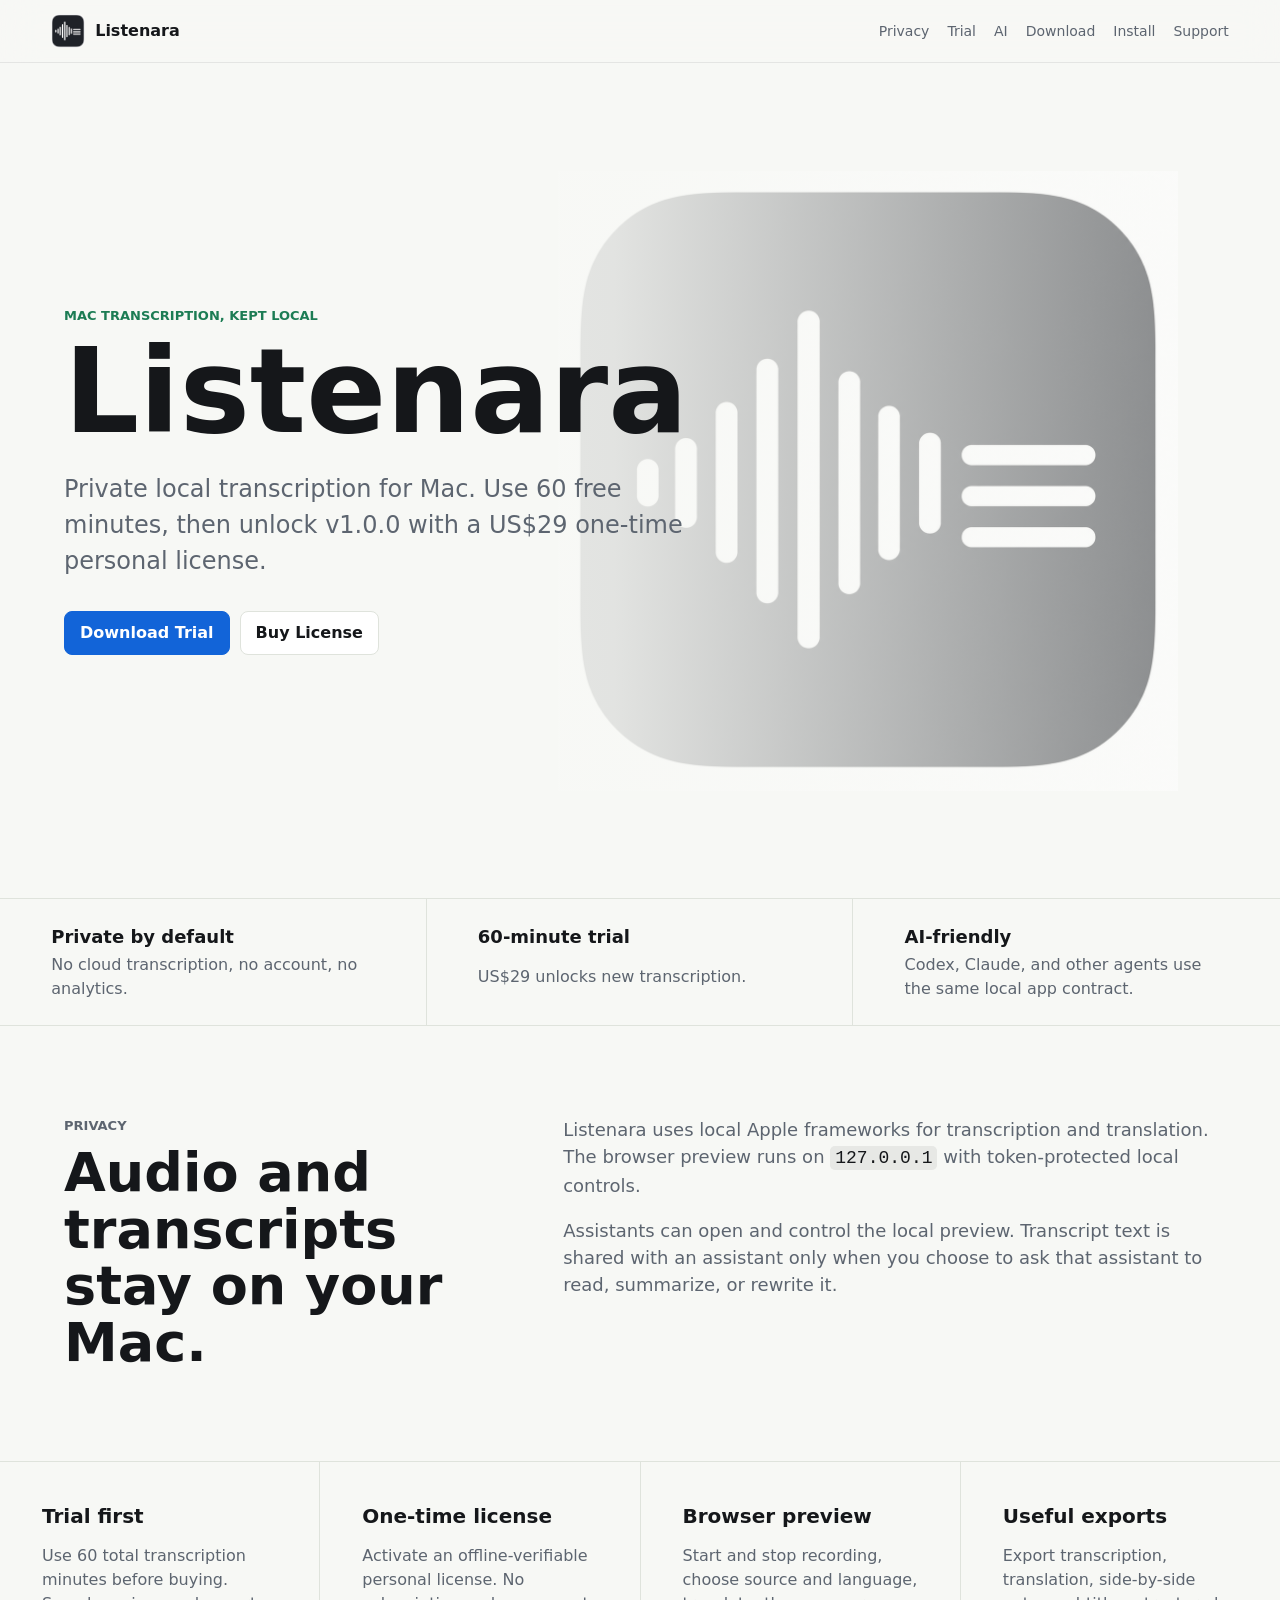
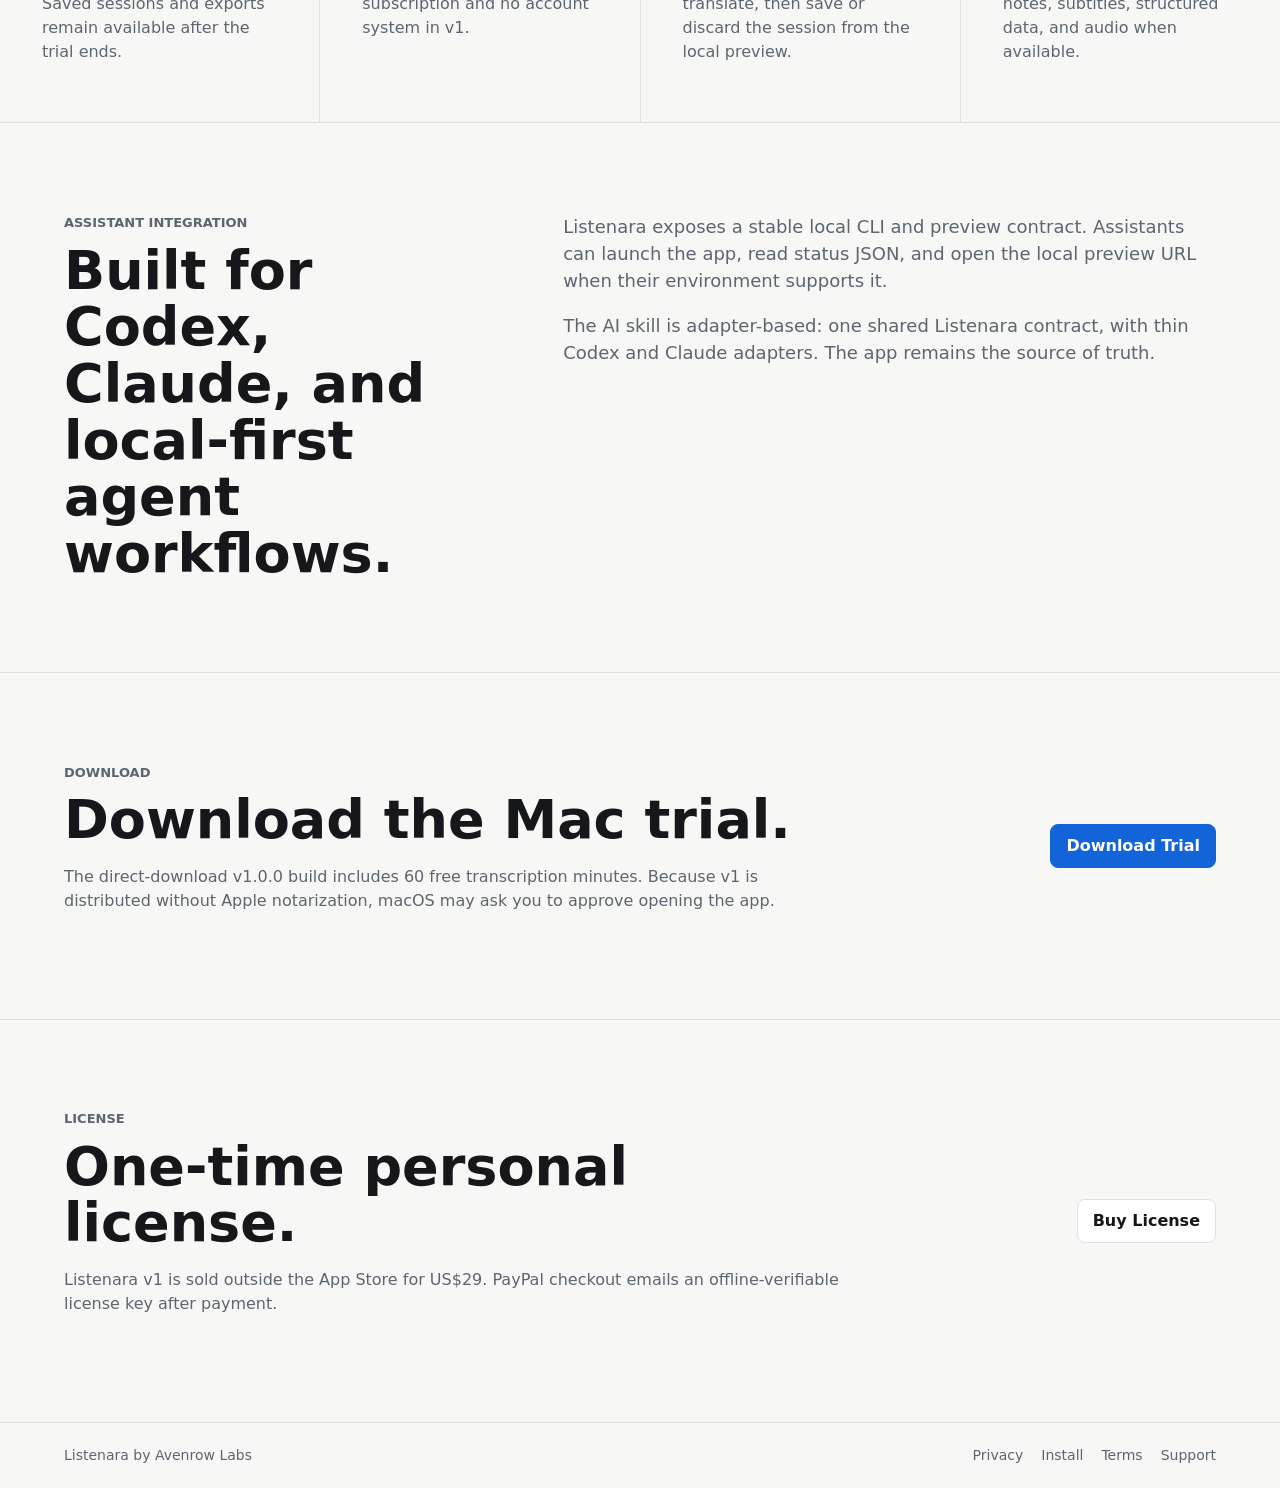
==== index.html @ e15cea7e "Publish Listenara website v1" ====
<!doctype html>
<html lang="en">
<head>
  <meta charset="utf-8">
  <meta name="viewport" content="width=device-width, initial-scale=1">
  <title>Listenara - Private Local Transcription For Mac</title>
  <meta name="description" content="Listenara is a private local macOS transcription and translation app with a 60-minute trial, one-time license, and AI assistant integration for Codex, Claude, and other local agents.">
  <link rel="icon" href="assets/listenara-icon.png">
  <link rel="stylesheet" href="styles.css">
</head>
<body>
  <header class="topbar">
    <a class="brand" href="./" aria-label="Listenara home">
      <img src="assets/listenara-icon.png" alt="" width="34" height="34">
      <span>Listenara</span>
    </a>
    <nav aria-label="Primary navigation">
      <a href="#privacy">Privacy</a>
      <a href="#trial">Trial</a>
      <a href="#ai">AI</a>
      <a href="download.html">Download</a>
      <a href="install.html">Install</a>
      <a href="support.html">Support</a>
    </nav>
  </header>

  <main>
    <section class="hero">
      <div class="hero-copy">
        <p class="eyebrow">Mac transcription, kept local</p>
        <h1>Listenara</h1>
        <p class="lede">Private local transcription for Mac. Use 60 free minutes, then unlock v1.0.0 with a US$29 one-time personal license.</p>
        <div class="actions">
          <a class="button primary" href="download.html">Download Trial</a>
          <a class="button" href="download.html#buy">Buy License</a>
        </div>
      </div>
    </section>

    <section class="signal-band" aria-label="Product highlights">
      <div>
        <strong>Private by default</strong>
        <span>No cloud transcription, no account, no analytics.</span>
      </div>
      <div>
        <strong>60-minute trial</strong>
        <span>US$29 unlocks new transcription.</span>
      </div>
      <div>
        <strong>AI-friendly</strong>
        <span>Codex, Claude, and other agents use the same local app contract.</span>
      </div>
    </section>

    <section id="privacy" class="section two-column">
      <div>
        <p class="eyebrow">Privacy</p>
        <h2>Audio and transcripts stay on your Mac.</h2>
      </div>
      <div class="copy">
        <p>Listenara uses local Apple frameworks for transcription and translation. The browser preview runs on <code>127.0.0.1</code> with token-protected local controls.</p>
        <p>Assistants can open and control the local preview. Transcript text is shared with an assistant only when you choose to ask that assistant to read, summarize, or rewrite it.</p>
      </div>
    </section>

    <section id="trial" class="section feature-grid">
      <article>
        <h3>Trial first</h3>
        <p>Use 60 total transcription minutes before buying. Saved sessions and exports remain available after the trial ends.</p>
      </article>
      <article>
        <h3>One-time license</h3>
        <p>Activate an offline-verifiable personal license. No subscription and no account system in v1.</p>
      </article>
      <article>
        <h3>Browser preview</h3>
        <p>Start and stop recording, choose source and language, translate, then save or discard the session from the local preview.</p>
      </article>
      <article>
        <h3>Useful exports</h3>
        <p>Export transcription, translation, side-by-side notes, subtitles, structured data, and audio when available.</p>
      </article>
    </section>

    <section id="ai" class="section two-column">
      <div>
        <p class="eyebrow">Assistant Integration</p>
        <h2>Built for Codex, Claude, and local-first agent workflows.</h2>
      </div>
      <div class="copy">
        <p>Listenara exposes a stable local CLI and preview contract. Assistants can launch the app, read status JSON, and open the local preview URL when their environment supports it.</p>
        <p>The AI skill is adapter-based: one shared Listenara contract, with thin Codex and Claude adapters. The app remains the source of truth.</p>
      </div>
    </section>

    <section id="download" class="section release-panel">
      <div>
        <p class="eyebrow">Download</p>
        <h2>Download the Mac trial.</h2>
        <p>The direct-download v1.0.0 build includes 60 free transcription minutes. Because v1 is distributed without Apple notarization, macOS may ask you to approve opening the app.</p>
      </div>
      <a class="button primary" href="download.html">Download Trial</a>
    </section>

    <section id="buy" class="section release-panel">
      <div>
        <p class="eyebrow">License</p>
        <h2>One-time personal license.</h2>
        <p>Listenara v1 is sold outside the App Store for US$29. PayPal checkout emails an offline-verifiable license key after payment.</p>
      </div>
      <a class="button" href="download.html#buy">Buy License</a>
    </section>
  </main>

  <footer>
    <span>Listenara by Avenrow Labs</span>
    <nav aria-label="Footer navigation">
      <a href="privacy.html">Privacy</a>
      <a href="install.html">Install</a>
      <a href="terms.html">Terms</a>
      <a href="support.html">Support</a>
    </nav>
  </footer>
</body>
</html>
---- styles.css ----
:root {
  color-scheme: light;
  --bg: #f7f8f5;
  --panel: #ffffff;
  --ink: #15171a;
  --muted: #5d6570;
  --line: #dfe3dc;
  --blue: #1264d8;
  --green: #1c7c54;
  --rose: #b6425d;
  --shadow: 0 22px 70px rgba(21, 23, 26, 0.10);
  font-family: Inter, ui-sans-serif, system-ui, -apple-system, BlinkMacSystemFont, "Segoe UI", sans-serif;
}

* {
  box-sizing: border-box;
}

body {
  margin: 0;
  background: var(--bg);
  color: var(--ink);
  line-height: 1.5;
}

a {
  color: inherit;
}

.topbar {
  position: sticky;
  top: 0;
  z-index: 10;
  display: flex;
  align-items: center;
  justify-content: space-between;
  gap: 20px;
  padding: 14px clamp(18px, 4vw, 56px);
  border-bottom: 1px solid rgba(21, 23, 26, 0.08);
  background: rgba(247, 248, 245, 0.88);
  backdrop-filter: blur(18px);
}

.brand {
  display: inline-flex;
  align-items: center;
  gap: 10px;
  font-weight: 750;
  text-decoration: none;
}

.brand img {
  border-radius: 8px;
}

nav {
  display: flex;
  align-items: center;
  gap: 18px;
  flex-wrap: wrap;
}

nav a {
  color: var(--muted);
  font-size: 14px;
  text-decoration: none;
}

nav a:hover {
  color: var(--ink);
}

.hero {
  min-height: calc(100svh - 64px);
  display: flex;
  align-items: center;
  padding: clamp(28px, 6vw, 88px) clamp(18px, 5vw, 72px);
  border-bottom: 1px solid var(--line);
  background:
    linear-gradient(90deg, rgba(247, 248, 245, 0.98) 0%, rgba(247, 248, 245, 0.9) 48%, rgba(247, 248, 245, 0.42) 100%),
    url("assets/listenara-icon.png") right clamp(18px, 8vw, 120px) center / min(58vw, 620px) auto no-repeat,
    var(--bg);
}

.hero-copy {
  max-width: 760px;
}

.eyebrow {
  margin: 0 0 10px;
  color: var(--green);
  font-size: 13px;
  font-weight: 760;
  text-transform: uppercase;
}

h1,
h2,
h3,
p {
  letter-spacing: 0;
}

h1 {
  margin: 0;
  font-size: clamp(54px, 10vw, 118px);
  line-height: 0.95;
}

h2 {
  margin: 0;
  font-size: clamp(30px, 5vw, 54px);
  line-height: 1.05;
}

h3 {
  margin: 0 0 8px;
  font-size: 20px;
  line-height: 1.2;
}

.lede {
  max-width: 660px;
  margin: 24px 0 0;
  color: var(--muted);
  font-size: clamp(18px, 2.2vw, 24px);
}

.actions,
.product-actions {
  display: flex;
  gap: 10px;
  flex-wrap: wrap;
}

.actions {
  margin-top: 32px;
}

.button {
  min-height: 42px;
  display: inline-flex;
  align-items: center;
  justify-content: center;
  padding: 9px 15px;
  border: 1px solid var(--line);
  border-radius: 8px;
  background: var(--panel);
  color: var(--ink);
  font-weight: 700;
  text-decoration: none;
}

.button.primary {
  background: var(--blue);
  border-color: var(--blue);
  color: #fff;
}

.button.disabled {
  color: var(--muted);
  cursor: not-allowed;
}

.signal-band {
  display: grid;
  grid-template-columns: repeat(3, minmax(0, 1fr));
  border-bottom: 1px solid var(--line);
}

.signal-band div {
  display: grid;
  gap: 3px;
  min-height: 108px;
  padding: 24px clamp(18px, 4vw, 56px);
  border-right: 1px solid var(--line);
}

.signal-band div:last-child {
  border-right: 0;
}

.signal-band strong {
  font-size: 18px;
}

.signal-band span,
.copy,
.section p,
.page p,
.plain-list {
  color: var(--muted);
}

.section,
.page {
  padding: clamp(42px, 7vw, 94px) clamp(18px, 5vw, 72px);
}

.two-column {
  display: grid;
  grid-template-columns: minmax(250px, 0.8fr) minmax(300px, 1.2fr);
  gap: clamp(24px, 5vw, 80px);
  border-bottom: 1px solid var(--line);
}

.copy {
  max-width: 760px;
  font-size: 18px;
}

.copy p:first-child {
  margin-top: 0;
}

.feature-grid {
  display: grid;
  grid-template-columns: repeat(4, minmax(0, 1fr));
  gap: 1px;
  padding: 0;
  background: var(--line);
  border-bottom: 1px solid var(--line);
}

.feature-grid article {
  min-height: 240px;
  padding: clamp(24px, 4vw, 42px);
  background: var(--bg);
}

.release-panel {
  display: flex;
  align-items: center;
  justify-content: space-between;
  gap: 24px;
  border-bottom: 1px solid var(--line);
}

.release-panel div {
  max-width: 780px;
}

.page {
  max-width: 960px;
  min-height: calc(100svh - 152px);
}

.page h1 {
  font-size: clamp(44px, 8vw, 82px);
}

.plain-list {
  display: grid;
  gap: 8px;
  margin: 24px 0;
  padding-left: 22px;
  font-size: 18px;
}

.support-box {
  margin-top: 28px;
  padding: 22px;
  border: 1px solid var(--line);
  border-radius: 8px;
  background: var(--panel);
}

.support-box h2 {
  font-size: 22px;
  line-height: 1.2;
}

.support-box h2,
.support-box p:last-child {
  margin-bottom: 0;
}

.launch-note {
  color: var(--rose);
  font-weight: 650;
}

code {
  padding: 2px 5px;
  border-radius: 5px;
  background: rgba(21, 23, 26, 0.07);
  color: var(--ink);
}

footer {
  display: flex;
  justify-content: space-between;
  gap: 18px;
  flex-wrap: wrap;
  padding: 22px clamp(18px, 5vw, 72px);
  color: var(--muted);
  font-size: 14px;
}

@media (max-width: 900px) {
  .hero,
  .two-column,
  .signal-band,
  .feature-grid {
    grid-template-columns: 1fr;
  }

  .hero {
    min-height: auto;
    background:
      linear-gradient(180deg, rgba(247, 248, 245, 0.96) 0%, rgba(247, 248, 245, 0.86) 100%),
      url("assets/listenara-icon.png") right -80px top 26px / 300px auto no-repeat,
      var(--bg);
  }

  .signal-band div {
    border-right: 0;
    border-bottom: 1px solid var(--line);
  }

  .feature-grid article {
    min-height: auto;
  }

  .release-panel {
    align-items: flex-start;
    flex-direction: column;
  }
}

@media (max-width: 620px) {
  .topbar {
    align-items: flex-start;
    flex-direction: column;
  }

  nav {
    gap: 12px;
  }

  h1 {
    font-size: clamp(46px, 18vw, 74px);
  }
}
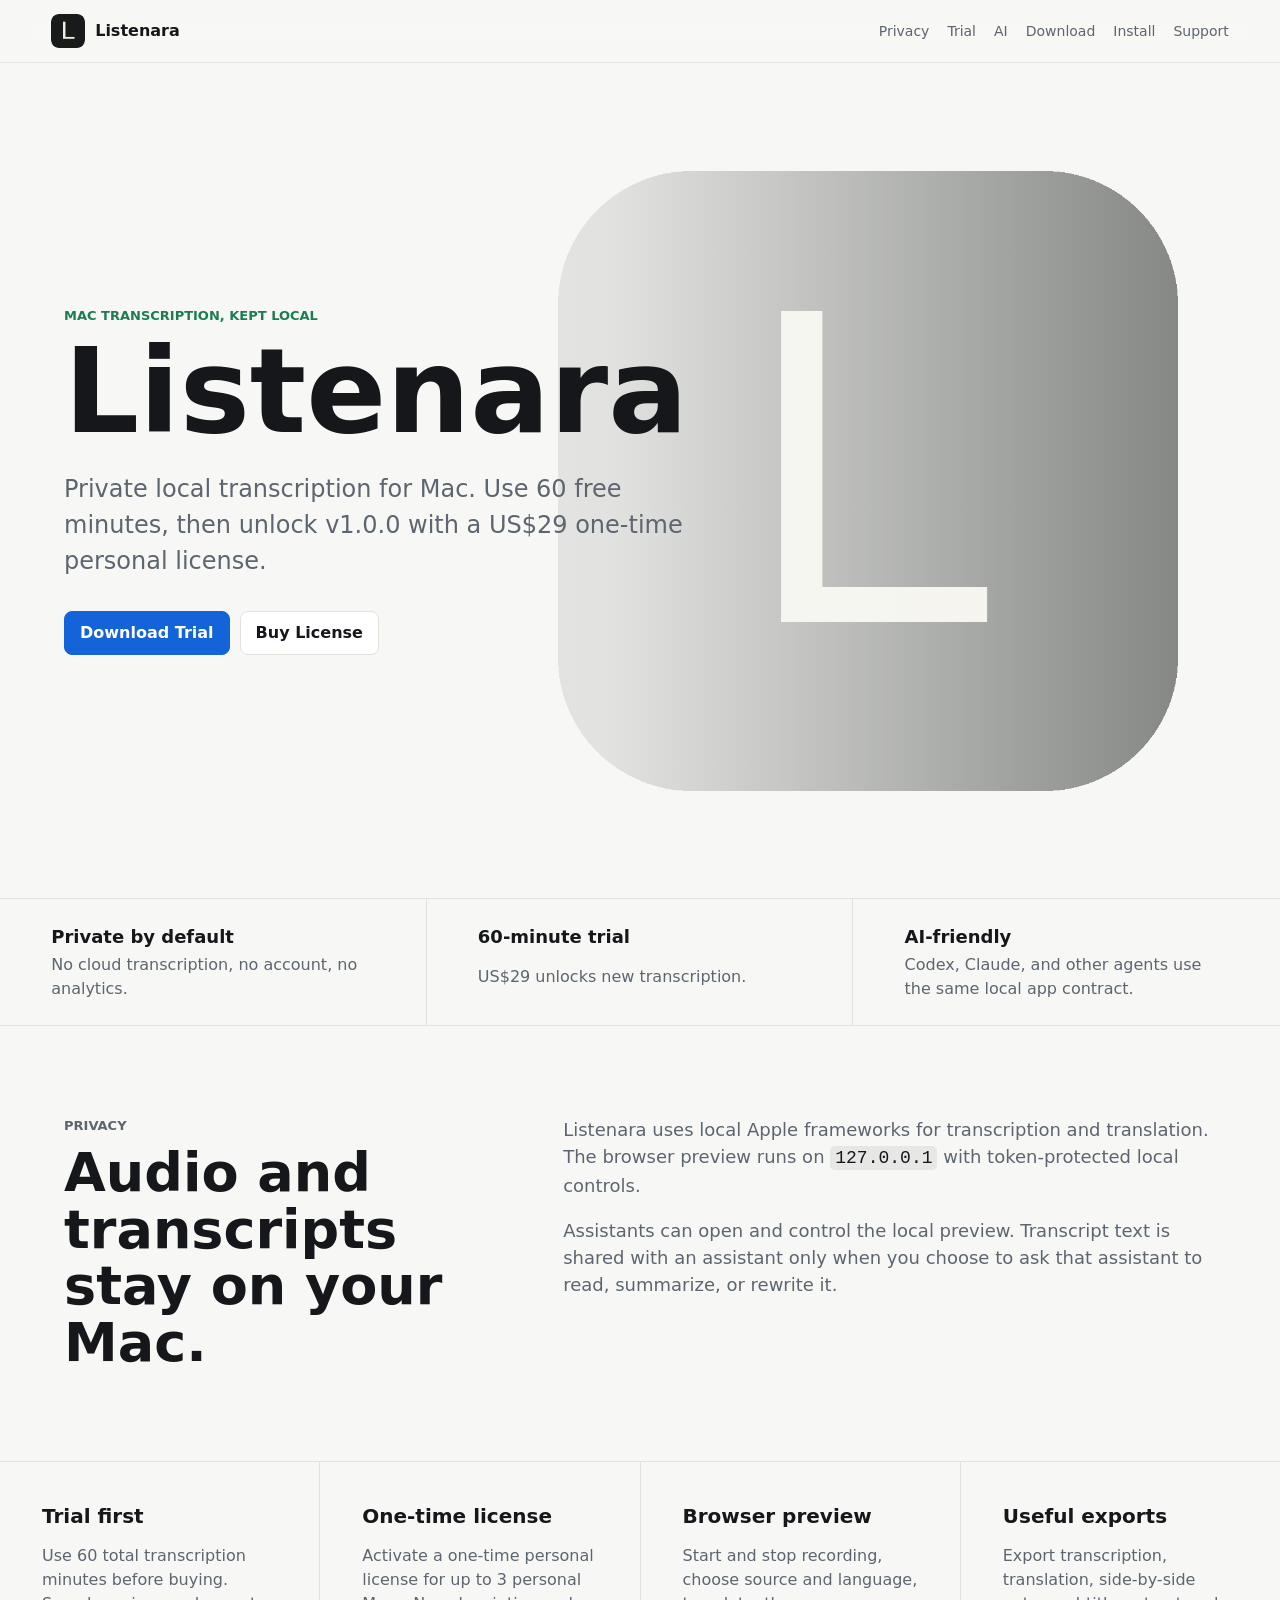
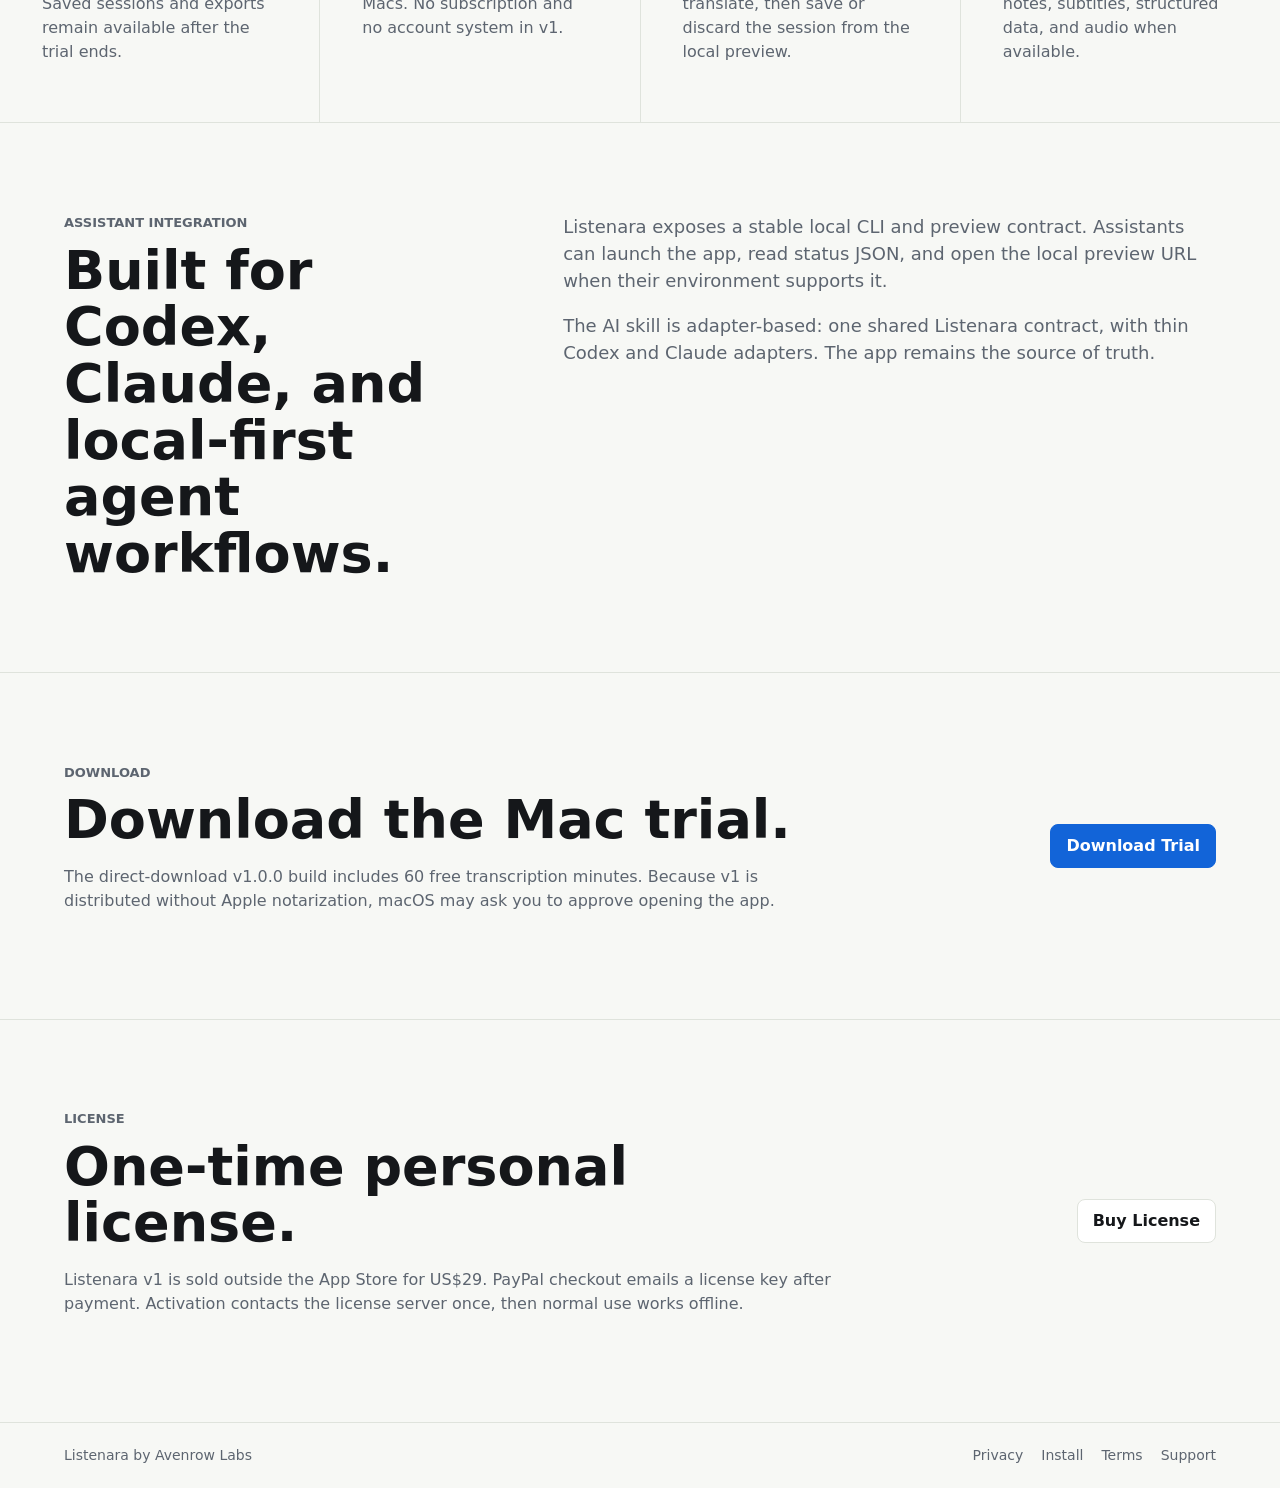
==== commit ebb209c4: "Document license activation limit" ====
--- a/index.html
+++ b/index.html
@@ -70,7 +70,7 @@
       </article>
       <article>
         <h3>One-time license</h3>
-        <p>Activate an offline-verifiable personal license. No subscription and no account system in v1.</p>
+        <p>Activate a one-time personal license for up to 3 personal Macs. No subscription and no account system in v1.</p>
       </article>
       <article>
         <h3>Browser preview</h3>
@@ -106,7 +106,7 @@
       <div>
         <p class="eyebrow">License</p>
         <h2>One-time personal license.</h2>
-        <p>Listenara v1 is sold outside the App Store for US$29. PayPal checkout emails an offline-verifiable license key after payment.</p>
+        <p>Listenara v1 is sold outside the App Store for US$29. PayPal checkout emails a license key after payment. Activation contacts the license server once, then normal use works offline.</p>
       </div>
       <a class="button" href="download.html#buy">Buy License</a>
     </section>
--- a/styles.css
+++ b/styles.css
@@ -280,6 +280,26 @@
   font-weight: 650;
 }
 
+.paypal-button-container {
+  max-width: 420px;
+  min-height: 54px;
+  margin-top: 18px;
+}
+
+.checkout-status {
+  min-height: 24px;
+  margin: 14px 0 0;
+  font-weight: 650;
+}
+
+.checkout-status[data-tone="success"] {
+  color: var(--green);
+}
+
+.checkout-status[data-tone="error"] {
+  color: var(--rose);
+}
+
 code {
   padding: 2px 5px;
   border-radius: 5px;
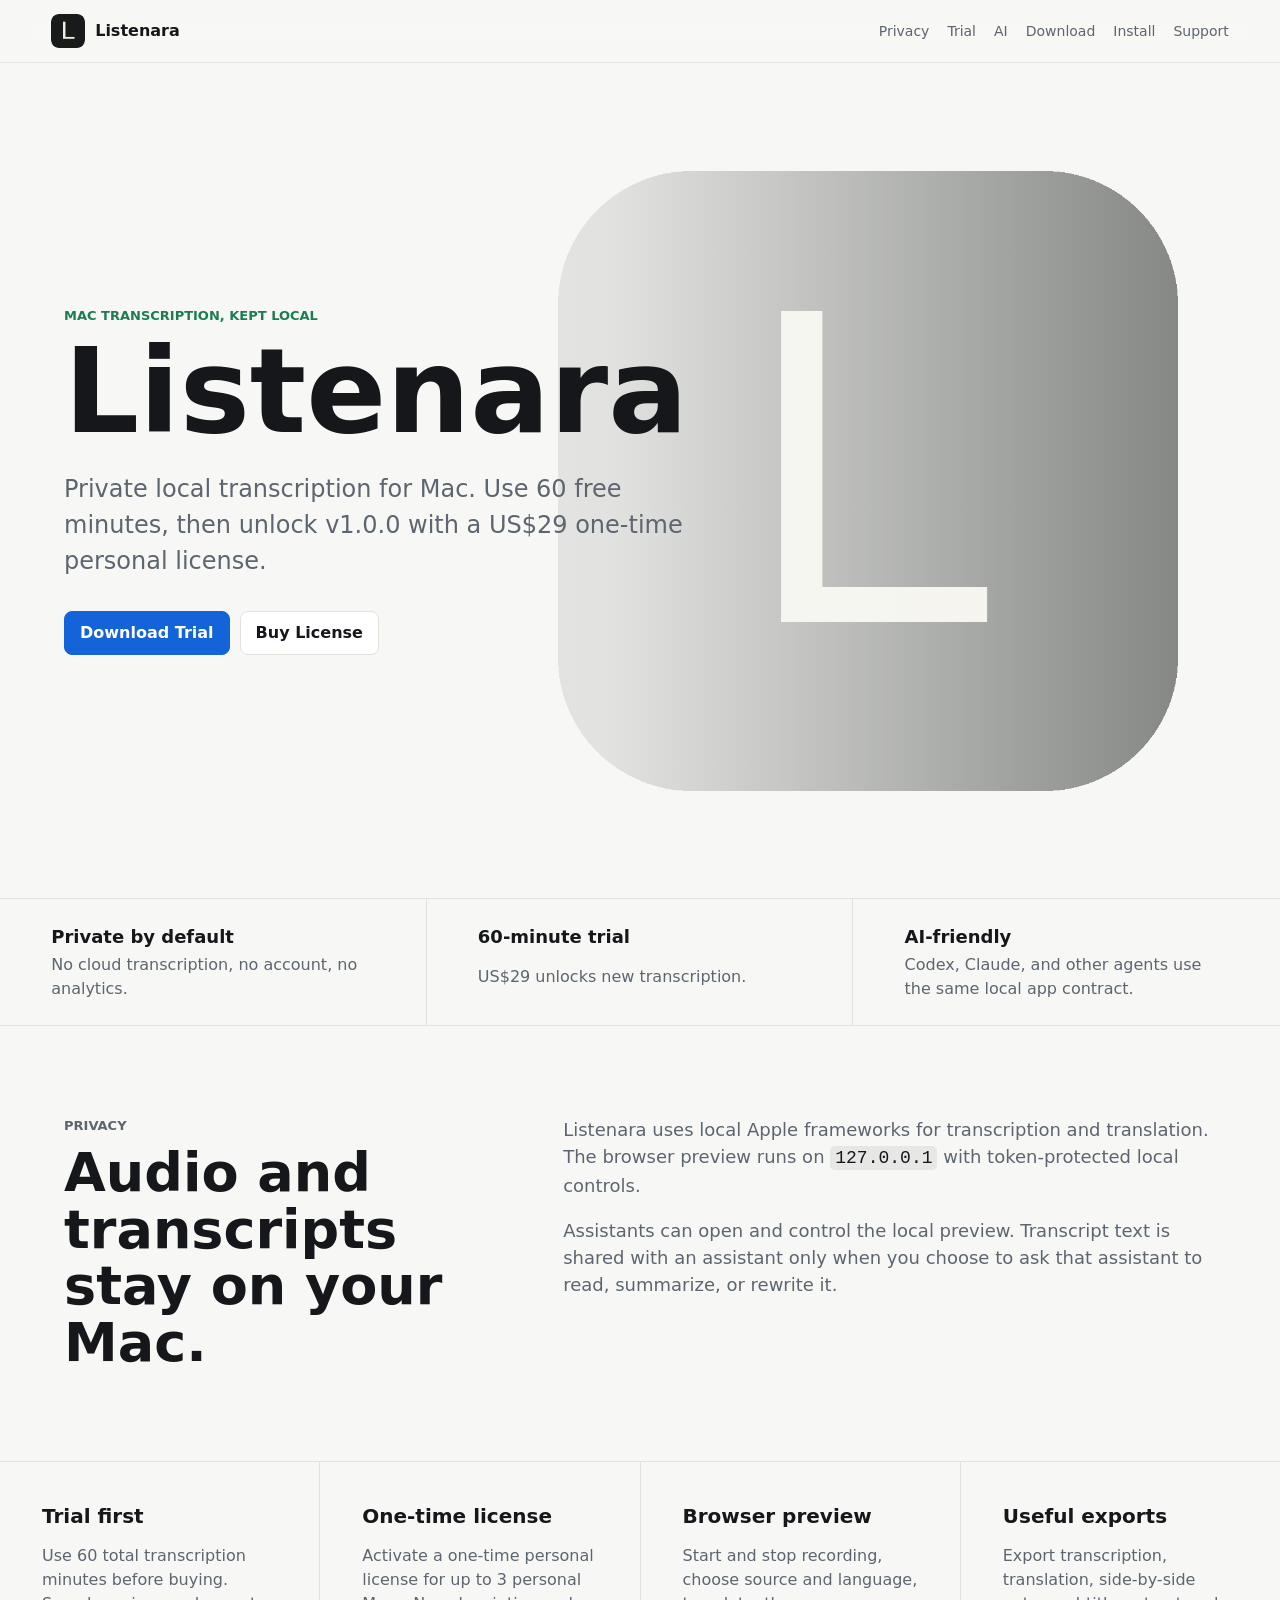
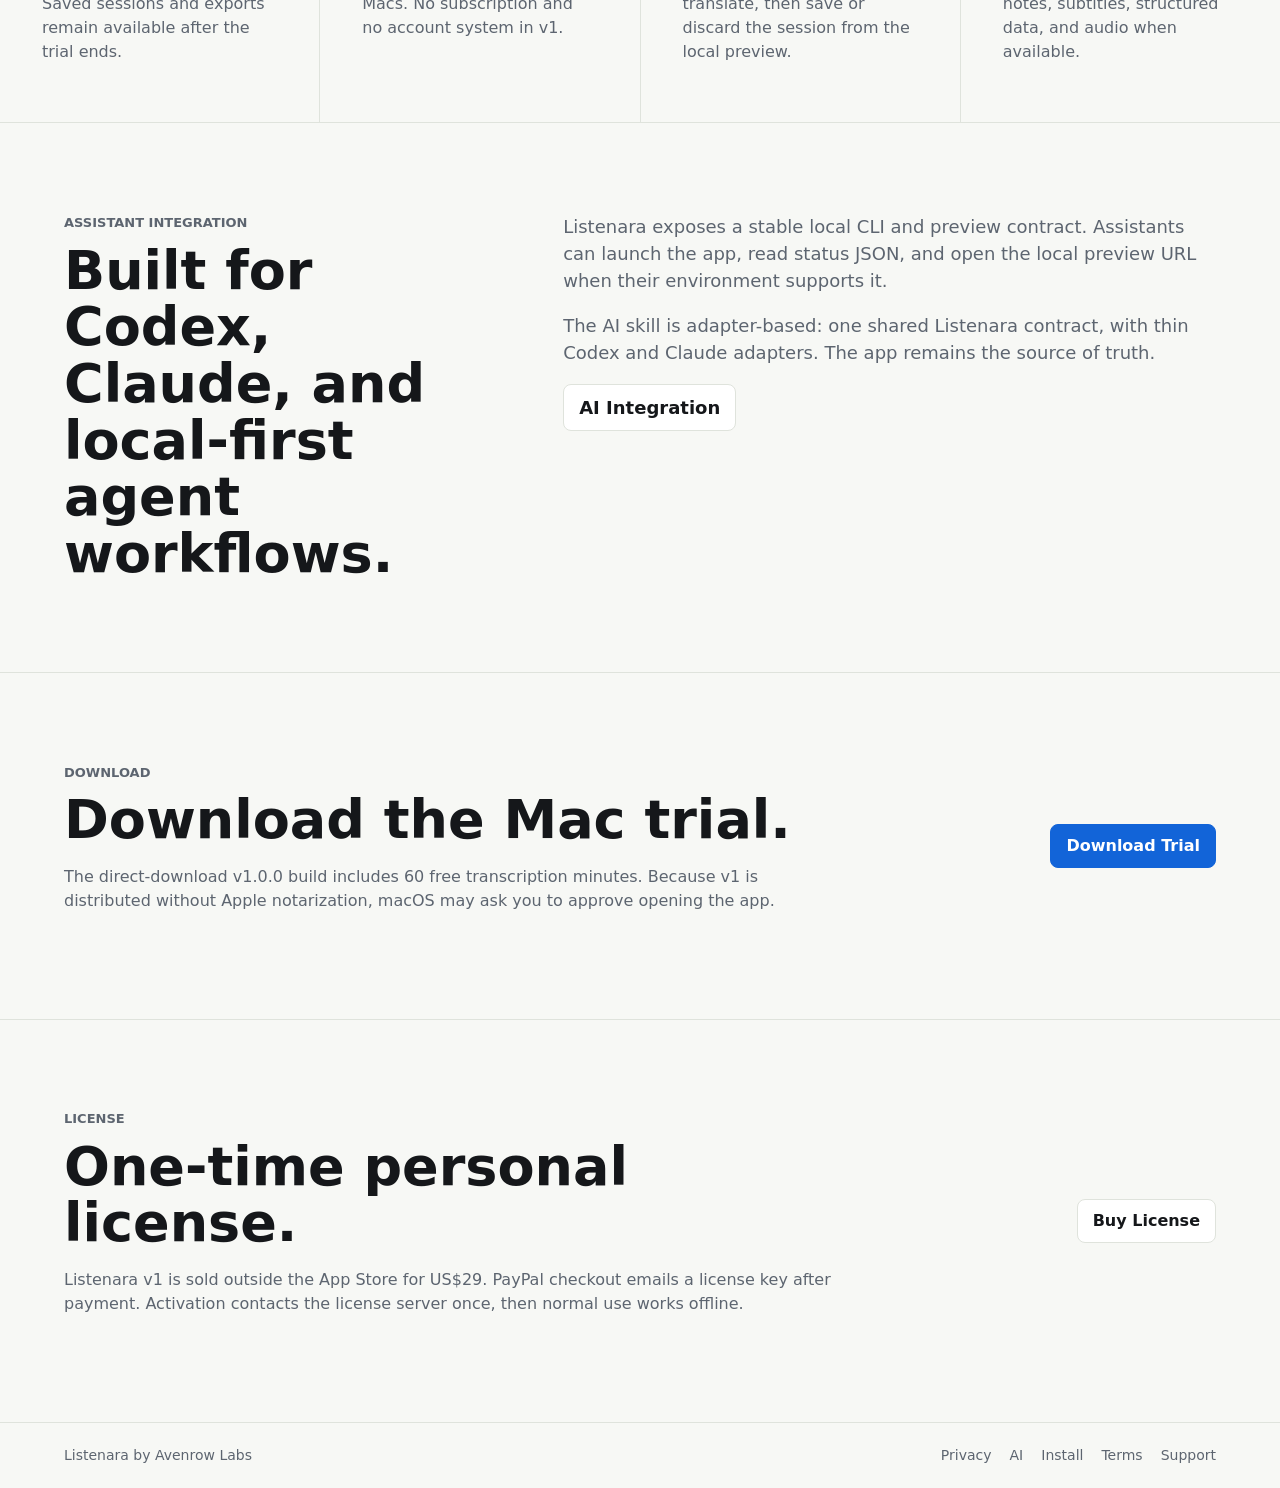
==== commit da5fb5fd: "Add AI integration page" ====
--- a/index.html
+++ b/index.html
@@ -17,7 +17,7 @@
     <nav aria-label="Primary navigation">
       <a href="#privacy">Privacy</a>
       <a href="#trial">Trial</a>
-      <a href="#ai">AI</a>
+      <a href="ai.html">AI</a>
       <a href="download.html">Download</a>
       <a href="install.html">Install</a>
       <a href="support.html">Support</a>
@@ -90,6 +90,7 @@
       <div class="copy">
         <p>Listenara exposes a stable local CLI and preview contract. Assistants can launch the app, read status JSON, and open the local preview URL when their environment supports it.</p>
         <p>The AI skill is adapter-based: one shared Listenara contract, with thin Codex and Claude adapters. The app remains the source of truth.</p>
+        <a class="button" href="ai.html">AI Integration</a>
       </div>
     </section>
 
@@ -116,6 +117,7 @@
     <span>Listenara by Avenrow Labs</span>
     <nav aria-label="Footer navigation">
       <a href="privacy.html">Privacy</a>
+      <a href="ai.html">AI</a>
       <a href="install.html">Install</a>
       <a href="terms.html">Terms</a>
       <a href="support.html">Support</a>
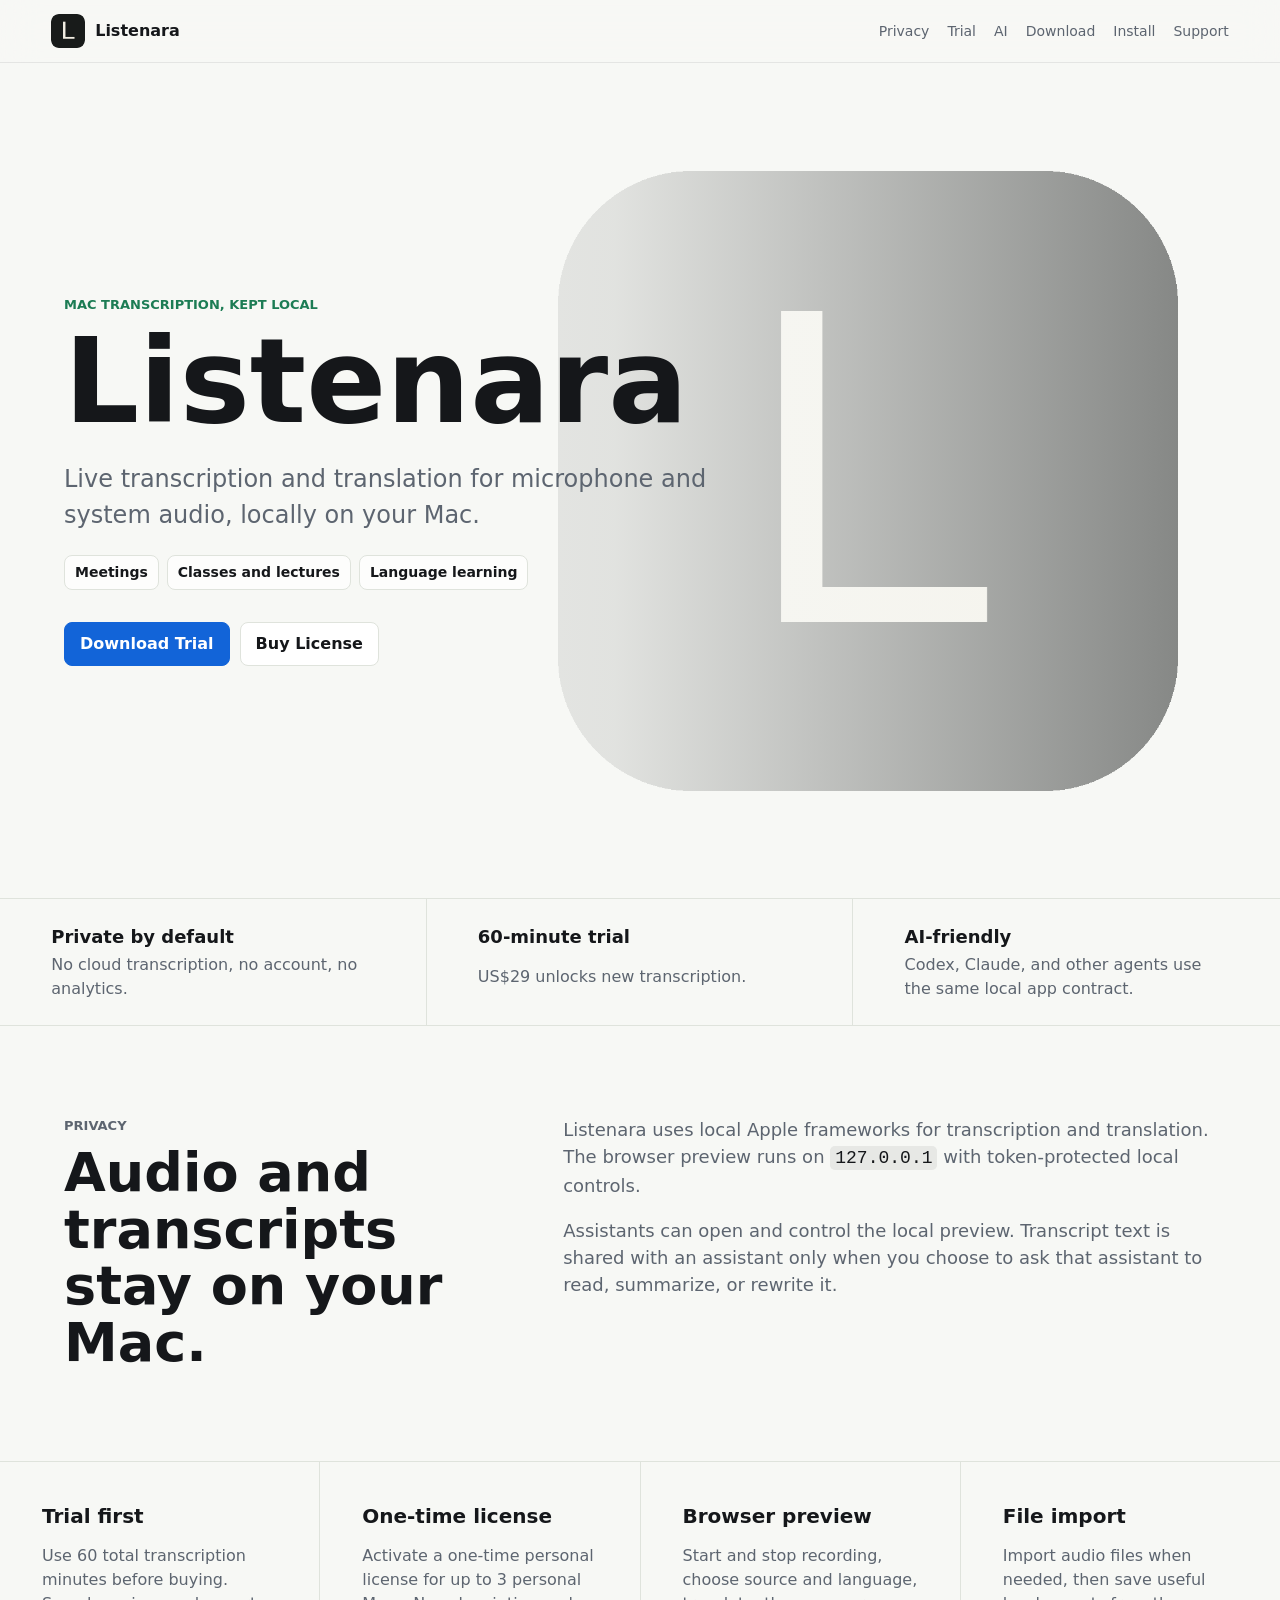
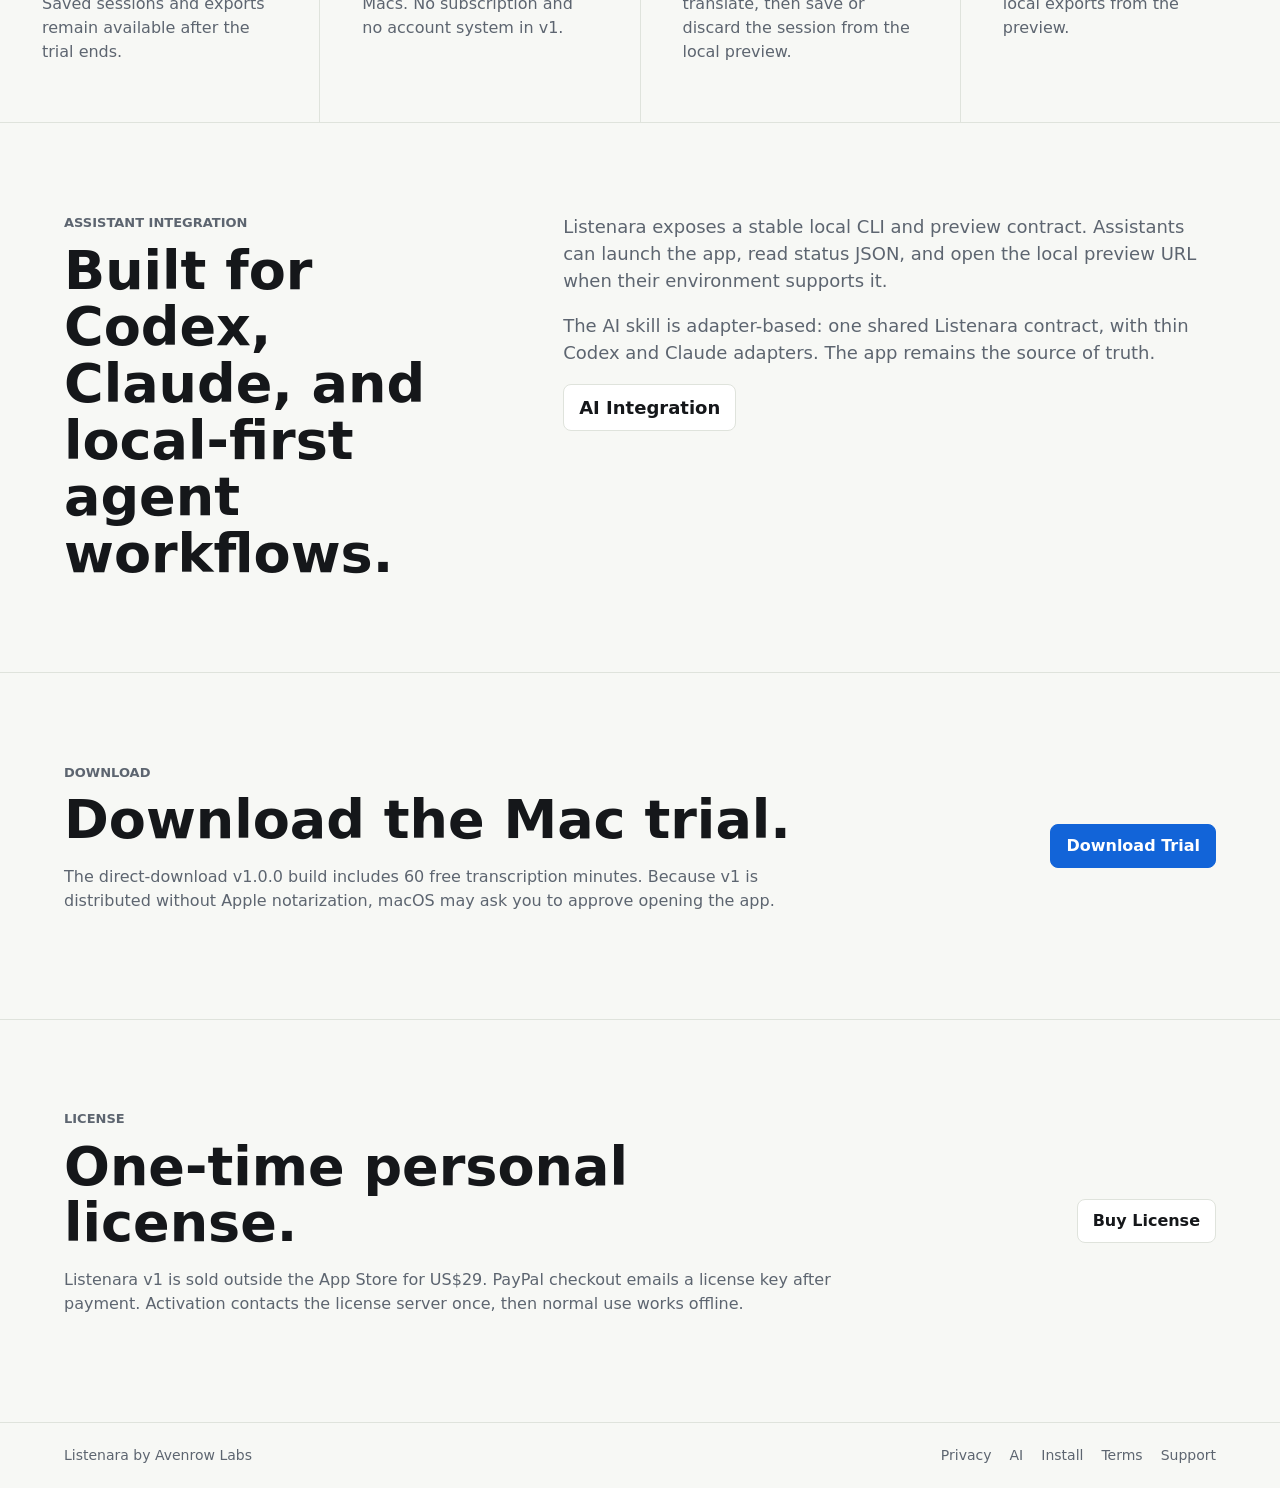
==== commit 6fff34a3: "Refresh Listenara public copy" ====
--- a/index.html
+++ b/index.html
@@ -3,8 +3,8 @@
 <head>
   <meta charset="utf-8">
   <meta name="viewport" content="width=device-width, initial-scale=1">
-  <title>Listenara - Private Local Transcription For Mac</title>
-  <meta name="description" content="Listenara is a private local macOS transcription and translation app with a 60-minute trial, one-time license, and AI assistant integration for Codex, Claude, and other local agents.">
+  <title>Listenara - Live Local Transcription For Mac</title>
+  <meta name="description" content="Listenara gives Mac users live transcription and translation for microphone and system audio, with local processing, a 60-minute trial, and optional AI integration.">
   <link rel="icon" href="assets/listenara-icon.png">
   <link rel="stylesheet" href="styles.css">
 </head>
@@ -29,7 +29,12 @@
       <div class="hero-copy">
         <p class="eyebrow">Mac transcription, kept local</p>
         <h1>Listenara</h1>
-        <p class="lede">Private local transcription for Mac. Use 60 free minutes, then unlock v1.0.0 with a US$29 one-time personal license.</p>
+        <p class="lede">Live transcription and translation for microphone and system audio, locally on your Mac.</p>
+        <ul class="hero-list" aria-label="Common uses">
+          <li>Meetings</li>
+          <li>Classes and lectures</li>
+          <li>Language learning</li>
+        </ul>
         <div class="actions">
           <a class="button primary" href="download.html">Download Trial</a>
           <a class="button" href="download.html#buy">Buy License</a>
@@ -77,8 +82,8 @@
         <p>Start and stop recording, choose source and language, translate, then save or discard the session from the local preview.</p>
       </article>
       <article>
-        <h3>Useful exports</h3>
-        <p>Export transcription, translation, side-by-side notes, subtitles, structured data, and audio when available.</p>
+        <h3>File import</h3>
+        <p>Import audio files when needed, then save useful local exports from the preview.</p>
       </article>
     </section>
 
--- a/styles.css
+++ b/styles.css
@@ -126,6 +126,28 @@
   font-size: clamp(18px, 2.2vw, 24px);
 }
 
+.hero-list {
+  display: flex;
+  flex-wrap: wrap;
+  gap: 8px;
+  margin: 22px 0 0;
+  padding: 0;
+  list-style: none;
+}
+
+.hero-list li {
+  min-height: 34px;
+  display: inline-flex;
+  align-items: center;
+  padding: 6px 10px;
+  border: 1px solid var(--line);
+  border-radius: 8px;
+  background: rgba(255, 255, 255, 0.72);
+  color: var(--ink);
+  font-size: 14px;
+  font-weight: 700;
+}
+
 .actions,
 .product-actions {
   display: flex;
@@ -300,6 +322,10 @@
   color: var(--rose);
 }
 
+.legal-note {
+  font-size: 14px;
+}
+
 code {
   padding: 2px 5px;
   border-radius: 5px;
